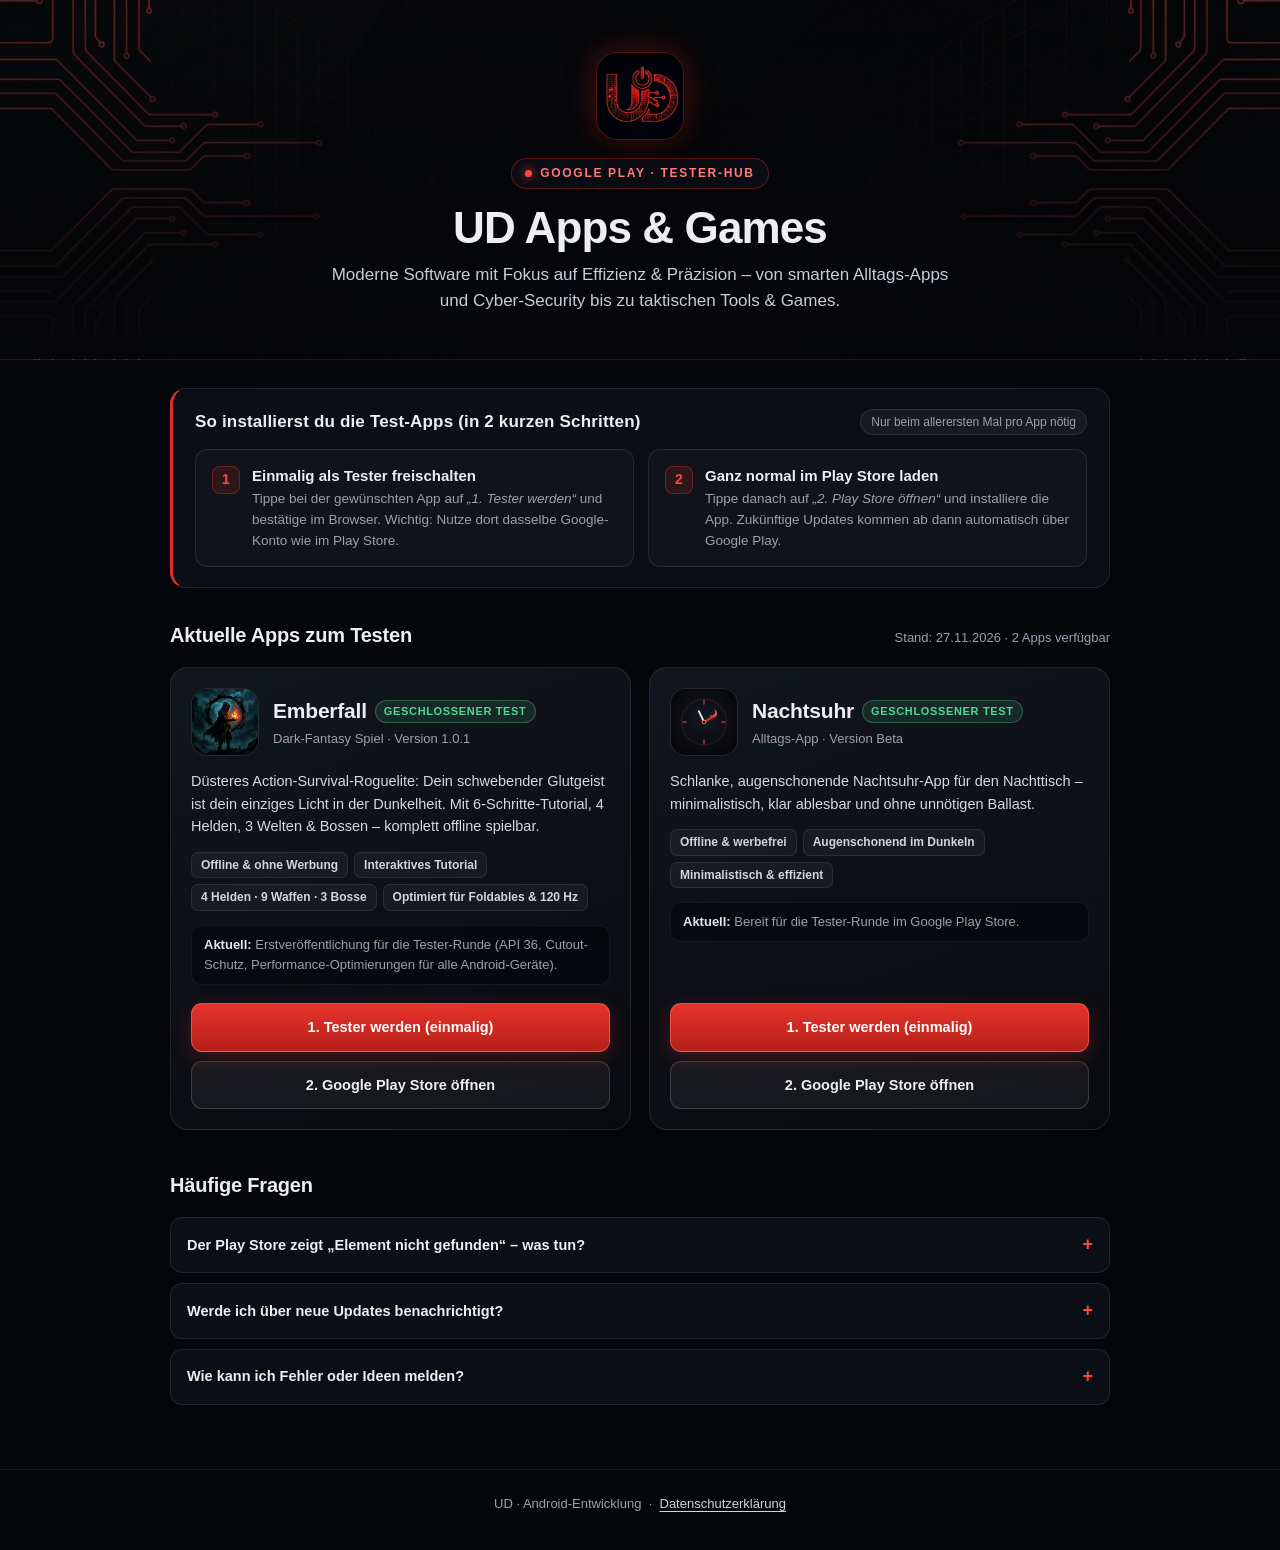
==== index.html @ 8f118966 "Launch UD Apps & Games Tester-Hub (Emberfall & Nachtsuhr)" ====
<!doctype html>
<html lang="de">
<head>
  <meta charset="utf-8">
  <meta name="viewport" content="width=device-width, initial-scale=1">
  <title>UD Apps &amp; Games – Tester-Übersicht</title>
  <meta name="description" content="Alle aktuellen Android-Apps &amp; Spiele zum Testen über Google Play – effizient, modern und ohne Ballast.">

  <!-- OpenGraph / WhatsApp & Social Vorschau -->
  <meta property="og:type" content="website">
  <meta property="og:url" content="https://udeibl.github.io/">
  <meta property="og:title" content="UD Apps &amp; Games – Tester-Übersicht">
  <meta property="og:description" content="Alle aktuellen Android-Apps &amp; Spiele zum Testen über Google Play: Emberfall, Nachtsuhr und mehr.">
  <meta property="og:image" content="https://udeibl.github.io/assets/og-banner.jpg">
  <meta property="og:image:width" content="1200">
  <meta property="og:image:height" content="630">
  <meta name="twitter:card" content="summary_large_image">
  <meta name="theme-color" content="#050609">

  <link rel="icon" type="image/png" href="assets/favicon.png">
  <link rel="stylesheet" href="style.css">
</head>
<body>
  <header class="hero">
    <div class="hero-inner">
      <img class="brand-avatar" src="assets/ud-logo.png" alt="UD Logo">
      <div class="kicker"><span class="dot"></span>Google Play · Tester-Hub</div>
      <h1>UD Apps &amp; Games</h1>
      <p class="claim">
        Moderne Software mit Fokus auf Effizienz &amp; Präzision – von smarten Alltags-Apps und Cyber-Security bis zu taktischen Tools &amp; Games.
      </p>
    </div>
  </header>

  <main class="wrap">
    <!-- Kinderleichte 2-Schritte-Anleitung -->
    <section class="guide" aria-label="Anleitung für Tester">
      <div class="guide-head">
        <h2 class="guide-title">So installierst du die Test-Apps (in 2 kurzen Schritten)</h2>
        <span class="guide-badge">Nur beim allerersten Mal pro App nötig</span>
      </div>
      <div class="steps">
        <div class="step">
          <div class="step-num">1</div>
          <div>
            <b>Einmalig als Tester freischalten</b>
            <p>Tippe bei der gewünschten App auf <em>„1. Tester werden“</em> und bestätige im Browser. Wichtig: Nutze dort dasselbe Google-Konto wie im Play Store.</p>
          </div>
        </div>
        <div class="step">
          <div class="step-num">2</div>
          <div>
            <b>Ganz normal im Play Store laden</b>
            <p>Tippe danach auf <em>„2. Play Store öffnen“</em> und installiere die App. Zukünftige Updates kommen ab dann automatisch über Google Play.</p>
          </div>
        </div>
      </div>
    </section>

    <!-- Dynamische App-Übersicht (aus apps.json geladen) -->
    <div class="sec-row">
      <h2 class="sec-title">Aktuelle Apps zum Testen</h2>
      <div id="updated-meta" class="sec-meta"></div>
    </div>
    <section id="apps-grid" class="apps-grid" aria-live="polite">
      <noscript>
        <p>Bitte aktiviere JavaScript oder öffne die Apps direkt im Google Play Store.</p>
      </noscript>
    </section>

    <!-- Kurze Hilfe für Anfänger -->
    <div class="sec-row">
      <h2 class="sec-title">Häufige Fragen</h2>
    </div>
    <section class="faq">
      <details>
        <summary>Der Play Store zeigt „Element nicht gefunden“ – was tun?</summary>
        <p>
          Das passiert fast immer aus einem von zwei Gründen: Entweder wurde Schritt 1 (<em>„Tester werden“</em>) noch nicht angeklickt,
          oder im Handy-Browser ist ein anderes Google-Konto angemeldet als in der Play-Store-App. Prüfe kurz oben rechts im Browser dein Google-Konto und tippe dann nochmal auf Schritt 1.
        </p>
      </details>
      <details>
        <summary>Werde ich über neue Updates benachrichtigt?</summary>
        <p>
          Sobald du eine App installiert hast, liefert der Google Play Store Updates automatisch aus – genau wie bei jeder anderen App. Bei größeren Neuheiten oder brandneuen Apps melde ich mich kurz mit dem Link zu dieser Seite.
        </p>
      </details>
      <details>
        <summary>Wie kann ich Fehler oder Ideen melden?</summary>
        <p>
          Antworte mir einfach direkt per E-Mail oder WhatsApp (gern mit kurzem Hinweis, welches Smartphone du nutzt oder einem Screenshot). Jedes Feedback hilft enorm!
        </p>
      </details>
    </section>
  </main>

  <footer>
    <div>
      UD · Android-Entwicklung &nbsp;·&nbsp;
      <a href="https://gist.github.com/udeibl/8194c573f783787837c752080c3bc37a" target="_blank" rel="noopener">Datenschutzerklärung</a>
    </div>
  </footer>

  <script>
    (async function loadCatalog() {
      const grid = document.getElementById('apps-grid');
      const meta = document.getElementById('updated-meta');
      try {
        const res = await fetch('apps.json?v=' + Math.floor(Date.now() / 60000));
        const data = await res.json();
        if (data.updatedAt && meta) {
          const [y, m, d] = data.updatedAt.split('-');
          meta.textContent = `Stand: ${d}.${m}.${y} · ${data.apps.length} Apps verfügbar`;
        }
        grid.innerHTML = '';
        data.apps.forEach((app) => {
          const card = document.createElement('article');
          card.className = 'app-card';
          const tags = (app.highlights || []).map((t) => `<span class="tag">${t}</span>`).join('');
          const whatsNew = app.whatsNew
            ? `<div class="whats-new"><b>Aktuell:</b> ${app.whatsNew}</div>`
            : '';
          card.innerHTML = `
            <div class="app-top">
              <img class="app-icon" src="${app.icon}" alt="${app.name} Icon" loading="lazy">
              <div class="app-head">
                <div class="app-name-row">
                  <h3 class="app-name">${app.name}</h3>
                  <span class="status-pill">${app.status}</span>
                </div>
                <div class="app-meta">${app.category} · Version ${app.version}</div>
              </div>
            </div>
            <p class="app-desc">${app.summary}</p>
            <div class="tags">${tags}</div>
            ${whatsNew}
            <div class="app-actions">
              <a class="btn btn-primary" href="${app.optInUrl}" target="_blank" rel="noopener">
                1. Tester werden (einmalig)
              </a>
              <a class="btn btn-secondary" href="${app.storeUrl}" target="_blank" rel="noopener">
                2. Google Play Store öffnen
              </a>
            </div>
          `;
          grid.appendChild(card);
        });
      } catch (err) {
        grid.innerHTML = '<p style="color:#ff7a72">App-Liste konnte nicht geladen werden. Bitte Seite neu laden.</p>';
      }
    })();
  </script>
</body>
</html>
---- style.css ----
:root {
  --bg: #050609;
  --surface: rgba(13, 16, 22, 0.88);
  --surface-2: rgba(19, 23, 31, 0.92);
  --border: rgba(255, 255, 255, 0.09);
  --border-red: rgba(224, 46, 38, 0.38);
  --red: #e02e26;
  --red-hi: #ff473e;
  --red-soft: rgba(224, 46, 38, 0.14);
  --text: #eceef2;
  --muted: #98a1b0;
  --good: #52d694;
}

* { box-sizing: border-box; }

html, body {
  margin: 0;
  padding: 0;
  background: var(--bg);
  color: var(--text);
  font-family: -apple-system, BlinkMacSystemFont, "Segoe UI", Roboto, "Helvetica Neue", Arial, sans-serif;
  line-height: 1.55;
  -webkit-font-smoothing: antialiased;
}

a { color: inherit; text-decoration: none; }

/* ============ Hero ============ */
.hero {
  position: relative;
  overflow: hidden;
  border-bottom: 1px solid var(--border);
  background:
    linear-gradient(180deg, rgba(5, 6, 9, 0.45) 0%, rgba(5, 6, 9, 0.82) 65%, #050609 100%),
    url('assets/hero-bg.jpg') center center / cover no-repeat;
}

.hero-inner {
  max-width: 980px;
  margin: 0 auto;
  padding: 52px 20px 44px;
  display: flex;
  flex-direction: column;
  align-items: center;
  text-align: center;
}

.brand-avatar {
  width: 88px;
  height: 88px;
  border-radius: 22px;
  border: 1.5px solid var(--border-red);
  box-shadow: 0 0 32px rgba(224, 46, 38, 0.32), 0 12px 30px rgba(0, 0, 0, 0.7);
  margin-bottom: 18px;
  display: block;
}

.kicker {
  display: inline-flex;
  align-items: center;
  gap: 8px;
  padding: 5px 13px;
  border-radius: 999px;
  background: rgba(12, 15, 22, 0.84);
  border: 1px solid var(--border-red);
  color: #ff7a72;
  font-size: 12px;
  font-weight: 700;
  letter-spacing: 0.14em;
  text-transform: uppercase;
  margin-bottom: 14px;
}
.kicker .dot {
  width: 7px;
  height: 7px;
  border-radius: 50%;
  background: var(--red-hi);
  box-shadow: 0 0 10px var(--red-hi);
}

h1 {
  margin: 0 0 10px;
  font-size: clamp(28px, 5vw, 44px);
  font-weight: 800;
  letter-spacing: -0.02em;
  line-height: 1.12;
}

.claim {
  margin: 0;
  max-width: 640px;
  color: #c7cdd8;
  font-size: clamp(15px, 2.2vw, 17px);
}

/* ============ Container ============ */
.wrap {
  max-width: 980px;
  margin: 0 auto;
  padding: 28px 20px 64px;
}

/* ============ 2-Schritte-Guide ============ */
.guide {
  background: var(--surface);
  border: 1px solid var(--border);
  border-left: 3px solid var(--red);
  border-radius: 16px;
  padding: 20px 22px;
  margin-bottom: 32px;
}
.guide-head {
  display: flex;
  align-items: center;
  justify-content: space-between;
  gap: 12px;
  margin-bottom: 14px;
  flex-wrap: wrap;
}
.guide-title {
  margin: 0;
  font-size: 17px;
  font-weight: 700;
  letter-spacing: 0.01em;
}
.guide-badge {
  font-size: 12px;
  color: var(--muted);
  background: rgba(255, 255, 255, 0.05);
  border: 1px solid var(--border);
  padding: 3px 10px;
  border-radius: 999px;
}

.steps {
  display: grid;
  grid-template-columns: repeat(2, 1fr);
  gap: 14px;
}
@media (max-width: 680px) {
  .steps { grid-template-columns: 1fr; }
}
.step {
  background: rgba(255, 255, 255, 0.025);
  border: 1px solid var(--border);
  border-radius: 12px;
  padding: 14px 16px;
  display: flex;
  gap: 12px;
  align-items: flex-start;
}
.step-num {
  width: 28px;
  height: 28px;
  border-radius: 8px;
  background: var(--red-soft);
  border: 1px solid var(--border-red);
  color: var(--red-hi);
  font-weight: 800;
  font-size: 14px;
  display: flex;
  align-items: center;
  justify-content: center;
  flex-shrink: 0;
  margin-top: 2px;
}
.step b {
  display: block;
  font-size: 15px;
  margin-bottom: 2px;
}
.step p {
  margin: 0;
  font-size: 13.5px;
  color: var(--muted);
}

/* ============ Sektionstitel ============ */
.sec-row {
  display: flex;
  align-items: baseline;
  justify-content: space-between;
  gap: 12px;
  margin: 0 0 16px;
  flex-wrap: wrap;
}
.sec-title {
  margin: 0;
  font-size: 20px;
  font-weight: 800;
  letter-spacing: -0.01em;
}
.sec-meta {
  font-size: 13px;
  color: var(--muted);
}

/* ============ App-Karten ============ */
.apps-grid {
  display: grid;
  grid-template-columns: repeat(2, 1fr);
  gap: 18px;
  margin-bottom: 40px;
}
@media (max-width: 780px) {
  .apps-grid { grid-template-columns: 1fr; }
}

.app-card {
  background: linear-gradient(160deg, var(--surface-2) 0%, rgba(9, 11, 16, 0.96) 100%);
  border: 1px solid var(--border);
  border-radius: 18px;
  padding: 20px;
  display: flex;
  flex-direction: column;
  gap: 14px;
  transition: border-color 0.2s ease, transform 0.2s ease;
}
.app-card:hover {
  border-color: var(--border-red);
  transform: translateY(-2px);
}

.app-top {
  display: flex;
  gap: 14px;
  align-items: center;
}
.app-icon {
  width: 68px;
  height: 68px;
  border-radius: 16px;
  border: 1px solid rgba(255, 255, 255, 0.12);
  object-fit: cover;
  flex-shrink: 0;
  background: #080a0f;
}
.app-head { flex: 1; min-width: 0; }
.app-name-row {
  display: flex;
  align-items: center;
  gap: 8px;
  flex-wrap: wrap;
}
.app-name {
  margin: 0;
  font-size: 21px;
  font-weight: 800;
  letter-spacing: -0.01em;
}
.status-pill {
  font-size: 11px;
  font-weight: 700;
  letter-spacing: 0.06em;
  text-transform: uppercase;
  padding: 2px 8px;
  border-radius: 999px;
  background: rgba(82, 214, 148, 0.12);
  color: var(--good);
  border: 1px solid rgba(82, 214, 148, 0.32);
}
.app-meta {
  font-size: 13px;
  color: var(--muted);
  margin-top: 2px;
}

.app-desc {
  margin: 0;
  font-size: 14.5px;
  color: #d4d9e2;
}

.tags {
  display: flex;
  flex-wrap: wrap;
  gap: 6px;
}
.tag {
  font-size: 12px;
  font-weight: 600;
  color: #cfd5e0;
  background: rgba(255, 255, 255, 0.045);
  border: 1px solid rgba(255, 255, 255, 0.08);
  padding: 3px 9px;
  border-radius: 7px;
}

.whats-new {
  font-size: 13px;
  color: var(--muted);
  background: rgba(5, 7, 11, 0.65);
  border: 1px solid rgba(255, 255, 255, 0.06);
  border-radius: 10px;
  padding: 9px 12px;
}
.whats-new b { color: #e2e6ee; }

.app-actions {
  margin-top: auto;
  display: flex;
  flex-direction: column;
  gap: 9px;
  padding-top: 4px;
}

.btn {
  display: flex;
  align-items: center;
  justify-content: center;
  gap: 8px;
  padding: 12px 16px;
  border-radius: 11px;
  font-size: 14.5px;
  font-weight: 700;
  cursor: pointer;
  transition: transform 0.12s ease, background 0.15s ease, border-color 0.15s ease;
  text-align: center;
}
.btn:active { transform: scale(0.98); }

.btn-primary {
  background: linear-gradient(180deg, #e6342c 0%, #b51f19 100%);
  border: 1px solid rgba(255, 130, 120, 0.45);
  color: #fff;
  box-shadow: 0 6px 20px rgba(224, 46, 38, 0.25);
}
.btn-primary:hover {
  background: linear-gradient(180deg, #f23d35 0%, #c6241d 100%);
}

.btn-secondary {
  background: rgba(255, 255, 255, 0.05);
  border: 1px solid rgba(255, 255, 255, 0.15);
  color: var(--text);
}
.btn-secondary:hover {
  border-color: var(--border-red);
  background: rgba(224, 46, 38, 0.1);
}

/* ============ FAQ ============ */
.faq {
  display: flex;
  flex-direction: column;
  gap: 10px;
}
details {
  background: var(--surface);
  border: 1px solid var(--border);
  border-radius: 12px;
  padding: 13px 16px;
}
summary {
  font-weight: 700;
  font-size: 14.5px;
  cursor: pointer;
  list-style: none;
  display: flex;
  justify-content: space-between;
  align-items: center;
  gap: 10px;
}
summary::-webkit-details-marker { display: none; }
summary::after {
  content: '+';
  color: var(--red-hi);
  font-size: 18px;
  font-weight: 700;
}
details[open] summary::after { content: '–'; }
details p {
  margin: 10px 0 0;
  font-size: 13.5px;
  color: var(--muted);
}

/* ============ Footer ============ */
footer {
  border-top: 1px solid var(--border);
  padding: 24px 20px 36px;
  text-align: center;
  color: var(--muted);
  font-size: 13px;
}
footer a {
  color: #cfd5e0;
  text-decoration: underline;
  text-underline-offset: 3px;
}
footer a:hover { color: var(--red-hi); }
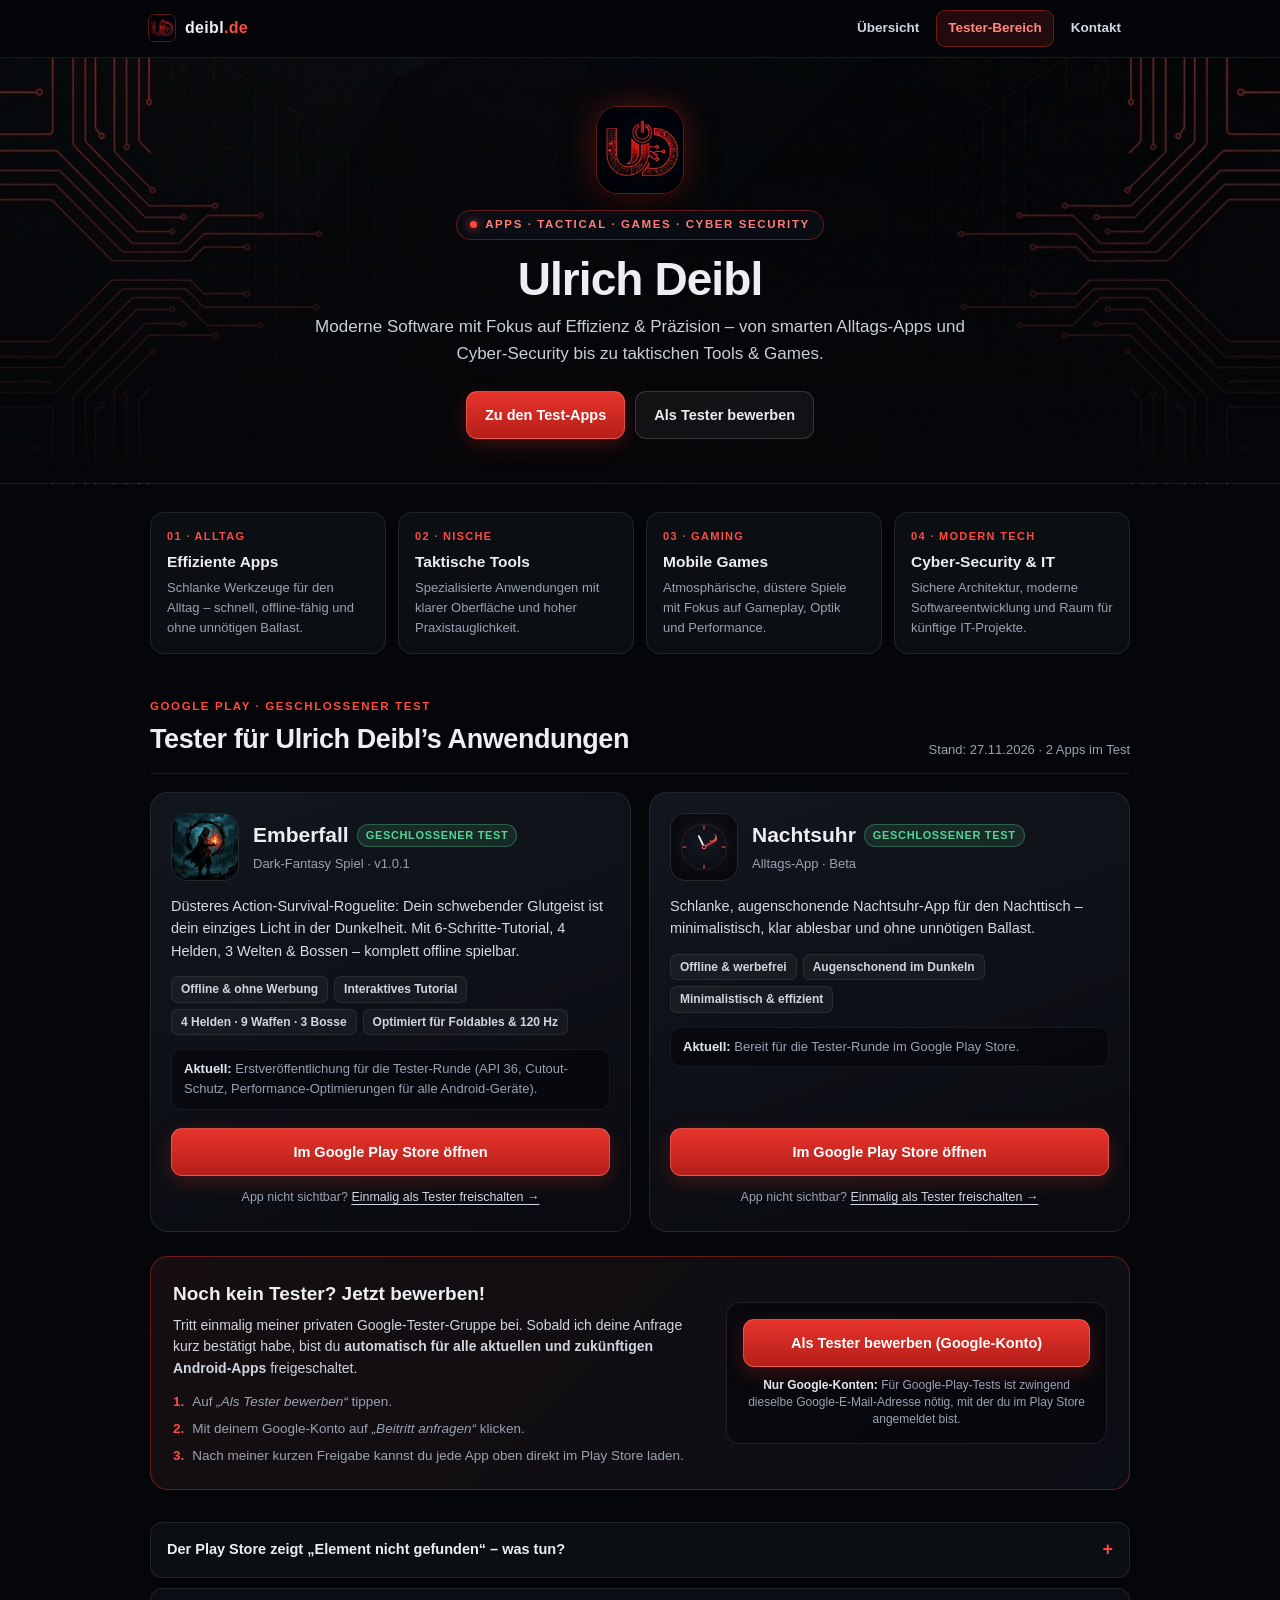
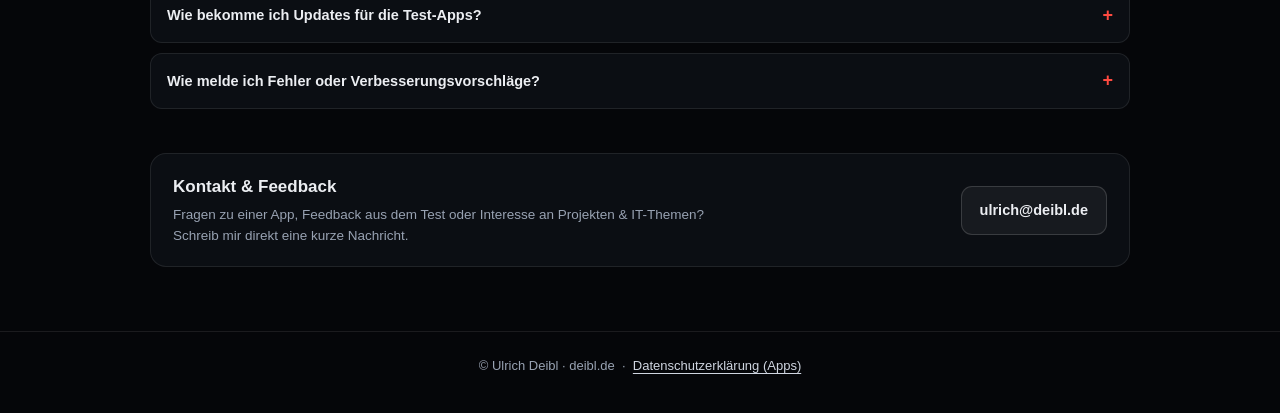
==== commit f4b4910c: "Upgrade to deibl.de homepage: modular overview, 1-click Play Store links, Google Groups apply & CNAM" ====
--- a/index.html
+++ b/index.html
@@ -3,15 +3,16 @@
 <head>
   <meta charset="utf-8">
   <meta name="viewport" content="width=device-width, initial-scale=1">
-  <title>UD Apps &amp; Games – Tester-Übersicht</title>
-  <meta name="description" content="Alle aktuellen Android-Apps &amp; Spiele zum Testen über Google Play – effizient, modern und ohne Ballast.">
+  <title>Ulrich Deibl – Apps, Tools, Games &amp; Cyber Security (deibl.de)</title>
+  <meta name="description" content="Moderne Software mit Fokus auf Effizienz &amp; Präzision – von smarten Alltags-Apps und Cyber-Security bis zu taktischen Tools &amp; Games. Inklusive Tester-Bereich für Google Play.">
+  <link rel="canonical" href="https://deibl.de/">
 
   <!-- OpenGraph / WhatsApp & Social Vorschau -->
   <meta property="og:type" content="website">
-  <meta property="og:url" content="https://udeibl.github.io/">
-  <meta property="og:title" content="UD Apps &amp; Games – Tester-Übersicht">
-  <meta property="og:description" content="Alle aktuellen Android-Apps &amp; Spiele zum Testen über Google Play: Emberfall, Nachtsuhr und mehr.">
-  <meta property="og:image" content="https://udeibl.github.io/assets/og-banner.jpg">
+  <meta property="og:url" content="https://deibl.de/">
+  <meta property="og:title" content="deibl.de – Apps, Games &amp; Tester-Bereich">
+  <meta property="og:description" content="Moderne Software mit Fokus auf Effizienz &amp; Präzision – alle aktuellen Android-Apps &amp; Spiele zum Testen über Google Play.">
+  <meta property="og:image" content="https://deibl.de/assets/og-banner.jpg">
   <meta property="og:image:width" content="1200">
   <meta property="og:image:height" content="630">
   <meta name="twitter:card" content="summary_large_image">
@@ -21,84 +22,142 @@
   <link rel="stylesheet" href="style.css">
 </head>
 <body>
-  <header class="hero">
+  <!-- Schlanke Sticky-Navigation -->
+  <nav class="topbar" aria-label="Hauptnavigation">
+    <div class="topbar-inner">
+      <a class="nav-brand" href="#uebersicht">
+        <img src="assets/ud-logo.png" alt="UD">
+        <div>deibl<span>.de</span></div>
+      </a>
+      <div class="nav-links">
+        <a href="#uebersicht">Übersicht</a>
+        <a href="#tester" class="nav-cta">Tester-Bereich</a>
+        <a href="#kontakt">Kontakt</a>
+      </div>
+    </div>
+  </nav>
+
+  <!-- Hero / Übersicht -->
+  <header id="uebersicht" class="hero">
     <div class="hero-inner">
-      <img class="brand-avatar" src="assets/ud-logo.png" alt="UD Logo">
-      <div class="kicker"><span class="dot"></span>Google Play · Tester-Hub</div>
-      <h1>UD Apps &amp; Games</h1>
+      <img class="brand-avatar" src="assets/ud-logo.png" alt="Ulrich Deibl Logo">
+      <div class="kicker"><span class="dot"></span>Apps · Tactical · Games · Cyber Security</div>
+      <h1>Ulrich Deibl</h1>
       <p class="claim">
         Moderne Software mit Fokus auf Effizienz &amp; Präzision – von smarten Alltags-Apps und Cyber-Security bis zu taktischen Tools &amp; Games.
       </p>
+      <div class="hero-btns">
+        <a class="btn btn-primary" href="#tester">Zu den Test-Apps</a>
+        <a class="btn btn-secondary" href="#bewerben">Als Tester bewerben</a>
+      </div>
     </div>
   </header>
 
   <main class="wrap">
-    <!-- Kinderleichte 2-Schritte-Anleitung -->
-    <section class="guide" aria-label="Anleitung für Tester">
-      <div class="guide-head">
-        <h2 class="guide-title">So installierst du die Test-Apps (in 2 kurzen Schritten)</h2>
-        <span class="guide-badge">Nur beim allerersten Mal pro App nötig</span>
-      </div>
-      <div class="steps">
-        <div class="step">
-          <div class="step-num">1</div>
-          <div>
-            <b>Einmalig als Tester freischalten</b>
-            <p>Tippe bei der gewünschten App auf <em>„1. Tester werden“</em> und bestätige im Browser. Wichtig: Nutze dort dasselbe Google-Konto wie im Play Store.</p>
+    <!-- Kompakte Schwerpunkte (leicht erweiterbar für künftige IT-Dienstleistungen) -->
+    <section class="pillars" aria-label="Schwerpunkte">
+      <div class="pillar">
+        <div class="pillar-tag">01 · Alltag</div>
+        <b>Effiziente Apps</b>
+        <p>Schlanke Werkzeuge für den Alltag – schnell, offline-fähig und ohne unnötigen Ballast.</p>
+      </div>
+      <div class="pillar">
+        <div class="pillar-tag">02 · Nische</div>
+        <b>Taktische Tools</b>
+        <p>Spezialisierte Anwendungen mit klarer Oberfläche und hoher Praxistauglichkeit.</p>
+      </div>
+      <div class="pillar">
+        <div class="pillar-tag">03 · Gaming</div>
+        <b>Mobile Games</b>
+        <p>Atmosphärische, düstere Spiele mit Fokus auf Gameplay, Optik und Performance.</p>
+      </div>
+      <div class="pillar">
+        <div class="pillar-tag">04 · Modern Tech</div>
+        <b>Cyber-Security &amp; IT</b>
+        <p>Sichere Architektur, moderne Softwareentwicklung und Raum für künftige IT-Projekte.</p>
+      </div>
+    </section>
+
+    <!-- Bereich: Tester für Ulrich Deibl's Anwendungen -->
+    <section id="tester">
+      <div class="sec-head">
+        <div>
+          <div class="sec-kicker">Google Play · Geschlossener Test</div>
+          <h2 class="sec-title">Tester für Ulrich Deibl’s Anwendungen</h2>
+        </div>
+        <div id="updated-meta" class="sec-meta"></div>
+      </div>
+
+      <!-- Dynamische App-Karten aus apps.json -->
+      <div id="apps-grid" class="apps-grid" aria-live="polite">
+        <noscript>
+          <p>Bitte aktiviere JavaScript, um die aktuelle App-Übersicht zu laden.</p>
+        </noscript>
+      </div>
+
+      <!-- Bewerbung für die Tester-Gruppe (Google Groups 1-Klick-Genehmigung) -->
+      <div id="bewerben" class="apply-card">
+        <div>
+          <h3>Noch kein Tester? Jetzt bewerben!</h3>
+          <p>
+            Tritt einmalig meiner privaten Google-Tester-Gruppe bei. Sobald ich deine Anfrage kurz bestätigt habe, bist du <strong>automatisch für alle aktuellen und zukünftigen Android-Apps</strong> freigeschaltet.
+          </p>
+          <ul class="apply-steps">
+            <li><b>1.</b><span>Auf <em>„Als Tester bewerben“</em> tippen.</span></li>
+            <li><b>2.</b><span>Mit deinem Google-Konto auf <em>„Beitritt anfragen“</em> klicken.</span></li>
+            <li><b>3.</b><span>Nach meiner kurzen Freigabe kannst du jede App oben direkt im Play Store laden.</span></li>
+          </ul>
+        </div>
+        <div class="apply-cta">
+          <a class="btn btn-primary btn-full" href="https://groups.google.com/g/deibl-tester" target="_blank" rel="noopener">
+            Als Tester bewerben (Google-Konto)
+          </a>
+          <div class="google-note">
+            <strong>Nur Google-Konten:</strong> Für Google-Play-Tests ist zwingend dieselbe Google-E-Mail-Adresse nötig, mit der du im Play Store angemeldet bist.
           </div>
         </div>
-        <div class="step">
-          <div class="step-num">2</div>
-          <div>
-            <b>Ganz normal im Play Store laden</b>
-            <p>Tippe danach auf <em>„2. Play Store öffnen“</em> und installiere die App. Zukünftige Updates kommen ab dann automatisch über Google Play.</p>
-          </div>
-        </div>
+      </div>
+
+      <!-- Kurze Hilfe für Anfänger -->
+      <div class="faq">
+        <details>
+          <summary>Der Play Store zeigt „Element nicht gefunden“ – was tun?</summary>
+          <p>
+            Tippe bei der jeweiligen App unter dem roten Button kurz auf <em>„Einmalig als Tester freischalten“</em> und bestätige im Browser.
+            Achte dabei darauf, dass im Browser dasselbe Google-Konto aktiv ist wie in deiner Play-Store-App (und dass du bereits Mitglied der Tester-Gruppe bist).
+          </p>
+        </details>
+        <details>
+          <summary>Wie bekomme ich Updates für die Test-Apps?</summary>
+          <p>
+            Ganz automatisch über den Google Play Store – genau wie bei normalen Apps. Bei neuen Apps oder größeren Updates schicke ich eine kurze Info mit dem Link zu <strong>deibl.de</strong>.
+          </p>
+        </details>
+        <details>
+          <summary>Wie melde ich Fehler oder Verbesserungsvorschläge?</summary>
+          <p>
+            Schreib mir einfach kurz per E-Mail an <a href="mailto:ulrich@deibl.de" style="text-decoration:underline;color:#eceef2">ulrich@deibl.de</a> oder direkt per WhatsApp – gern mit Modell deines Smartphones oder einem kurzen Screenshot.
+          </p>
+        </details>
       </div>
     </section>
 
-    <!-- Dynamische App-Übersicht (aus apps.json geladen) -->
-    <div class="sec-row">
-      <h2 class="sec-title">Aktuelle Apps zum Testen</h2>
-      <div id="updated-meta" class="sec-meta"></div>
-    </div>
-    <section id="apps-grid" class="apps-grid" aria-live="polite">
-      <noscript>
-        <p>Bitte aktiviere JavaScript oder öffne die Apps direkt im Google Play Store.</p>
-      </noscript>
-    </section>
-
-    <!-- Kurze Hilfe für Anfänger -->
-    <div class="sec-row">
-      <h2 class="sec-title">Häufige Fragen</h2>
-    </div>
-    <section class="faq">
-      <details>
-        <summary>Der Play Store zeigt „Element nicht gefunden“ – was tun?</summary>
-        <p>
-          Das passiert fast immer aus einem von zwei Gründen: Entweder wurde Schritt 1 (<em>„Tester werden“</em>) noch nicht angeklickt,
-          oder im Handy-Browser ist ein anderes Google-Konto angemeldet als in der Play-Store-App. Prüfe kurz oben rechts im Browser dein Google-Konto und tippe dann nochmal auf Schritt 1.
-        </p>
-      </details>
-      <details>
-        <summary>Werde ich über neue Updates benachrichtigt?</summary>
-        <p>
-          Sobald du eine App installiert hast, liefert der Google Play Store Updates automatisch aus – genau wie bei jeder anderen App. Bei größeren Neuheiten oder brandneuen Apps melde ich mich kurz mit dem Link zu dieser Seite.
-        </p>
-      </details>
-      <details>
-        <summary>Wie kann ich Fehler oder Ideen melden?</summary>
-        <p>
-          Antworte mir einfach direkt per E-Mail oder WhatsApp (gern mit kurzem Hinweis, welches Smartphone du nutzt oder einem Screenshot). Jedes Feedback hilft enorm!
-        </p>
-      </details>
+    <!-- Kontakt -->
+    <section id="kontakt">
+      <div class="contact-card">
+        <div>
+          <h3>Kontakt &amp; Feedback</h3>
+          <p>Fragen zu einer App, Feedback aus dem Test oder Interesse an Projekten &amp; IT-Themen? Schreib mir direkt eine kurze Nachricht.</p>
+        </div>
+        <a class="btn btn-secondary" href="mailto:ulrich@deibl.de">ulrich@deibl.de</a>
+      </div>
     </section>
   </main>
 
   <footer>
     <div>
-      UD · Android-Entwicklung &nbsp;·&nbsp;
-      <a href="https://gist.github.com/udeibl/8194c573f783787837c752080c3bc37a" target="_blank" rel="noopener">Datenschutzerklärung</a>
+      © Ulrich Deibl · deibl.de &nbsp;·&nbsp;
+      <a href="https://gist.github.com/udeibl/8194c573f783787837c752080c3bc37a" target="_blank" rel="noopener">Datenschutzerklärung (Apps)</a>
     </div>
   </footer>
 
@@ -111,7 +170,7 @@
         const data = await res.json();
         if (data.updatedAt && meta) {
           const [y, m, d] = data.updatedAt.split('-');
-          meta.textContent = `Stand: ${d}.${m}.${y} · ${data.apps.length} Apps verfügbar`;
+          meta.textContent = `Stand: ${d}.${m}.${y} · ${data.apps.length} Apps im Test`;
         }
         grid.innerHTML = '';
         data.apps.forEach((app) => {
@@ -121,6 +180,7 @@
           const whatsNew = app.whatsNew
             ? `<div class="whats-new"><b>Aktuell:</b> ${app.whatsNew}</div>`
             : '';
+          const verTxt = app.version ? ` · ${app.version === 'Beta' ? 'Beta' : 'v' + app.version}` : '';
           card.innerHTML = `
             <div class="app-top">
               <img class="app-icon" src="${app.icon}" alt="${app.name} Icon" loading="lazy">
@@ -129,18 +189,18 @@
                   <h3 class="app-name">${app.name}</h3>
                   <span class="status-pill">${app.status}</span>
                 </div>
-                <div class="app-meta">${app.category} · Version ${app.version}</div>
+                <div class="app-meta">${app.category}${verTxt}</div>
               </div>
             </div>
             <p class="app-desc">${app.summary}</p>
             <div class="tags">${tags}</div>
             ${whatsNew}
             <div class="app-actions">
-              <a class="btn btn-primary" href="${app.optInUrl}" target="_blank" rel="noopener">
-                1. Tester werden (einmalig)
+              <a class="btn btn-primary btn-full" href="${app.storeUrl}" target="_blank" rel="noopener">
+                Im Google Play Store öffnen
               </a>
-              <a class="btn btn-secondary" href="${app.storeUrl}" target="_blank" rel="noopener">
-                2. Google Play Store öffnen
+              <a class="fallback-link" href="${app.optInUrl}" target="_blank" rel="noopener">
+                App nicht sichtbar? <span>Einmalig als Tester freischalten&nbsp;→</span>
               </a>
             </div>
           `;
--- a/style.css
+++ b/style.css
@@ -1,18 +1,19 @@
 :root {
   --bg: #050609;
-  --surface: rgba(13, 16, 22, 0.88);
-  --surface-2: rgba(19, 23, 31, 0.92);
-  --border: rgba(255, 255, 255, 0.09);
-  --border-red: rgba(224, 46, 38, 0.38);
+  --surface: rgba(13, 16, 22, 0.9);
+  --surface-2: rgba(19, 23, 31, 0.94);
+  --border: rgba(255, 255, 255, 0.085);
+  --border-red: rgba(224, 46, 38, 0.42);
   --red: #e02e26;
-  --red-hi: #ff473e;
+  --red-hi: #ff4a40;
   --red-soft: rgba(224, 46, 38, 0.14);
   --text: #eceef2;
-  --muted: #98a1b0;
+  --muted: #98a2b2;
   --good: #52d694;
 }
 
 * { box-sizing: border-box; }
+html { scroll-behavior: smooth; }
 
 html, body {
   margin: 0;
@@ -26,50 +27,116 @@
 
 a { color: inherit; text-decoration: none; }
 
+/* ============ Sticky Navigation ============ */
+.topbar {
+  position: sticky;
+  top: 0;
+  z-index: 40;
+  background: rgba(5, 6, 9, 0.86);
+  backdrop-filter: blur(10px);
+  -webkit-backdrop-filter: blur(10px);
+  border-bottom: 1px solid var(--border);
+}
+.topbar-inner {
+  max-width: 1020px;
+  margin: 0 auto;
+  padding: 10px 18px;
+  display: flex;
+  align-items: center;
+  justify-content: space-between;
+  gap: 12px;
+}
+.nav-brand {
+  display: inline-flex;
+  align-items: center;
+  gap: 9px;
+  font-weight: 800;
+  font-size: 16px;
+  letter-spacing: 0.02em;
+}
+.nav-brand img {
+  width: 28px;
+  height: 28px;
+  border-radius: 7px;
+  border: 1px solid var(--border-red);
+}
+.nav-brand span { color: var(--red-hi); }
+
+.nav-links {
+  display: flex;
+  align-items: center;
+  gap: 6px;
+}
+.nav-links a {
+  padding: 7px 11px;
+  border-radius: 9px;
+  font-size: 13.5px;
+  font-weight: 600;
+  color: #cfd5e0;
+  transition: background 0.15s ease, color 0.15s ease;
+  white-space: nowrap;
+}
+.nav-links a:hover {
+  background: rgba(255, 255, 255, 0.06);
+  color: #fff;
+}
+.nav-links a.nav-cta {
+  background: var(--red-soft);
+  border: 1px solid var(--border-red);
+  color: #ff8a82;
+}
+.nav-links a.nav-cta:hover {
+  background: rgba(224, 46, 38, 0.24);
+  color: #fff;
+}
+@media (max-width: 480px) {
+  .topbar-inner { padding: 9px 12px; }
+  .nav-links a { padding: 6px 8px; font-size: 12.5px; }
+}
+
 /* ============ Hero ============ */
 .hero {
   position: relative;
   overflow: hidden;
   border-bottom: 1px solid var(--border);
   background:
-    linear-gradient(180deg, rgba(5, 6, 9, 0.45) 0%, rgba(5, 6, 9, 0.82) 65%, #050609 100%),
+    linear-gradient(180deg, rgba(5, 6, 9, 0.35) 0%, rgba(5, 6, 9, 0.82) 70%, #050609 100%),
     url('assets/hero-bg.jpg') center center / cover no-repeat;
 }
-
 .hero-inner {
-  max-width: 980px;
+  max-width: 1020px;
   margin: 0 auto;
-  padding: 52px 20px 44px;
+  padding: 48px 20px 44px;
   display: flex;
   flex-direction: column;
   align-items: center;
   text-align: center;
 }
-
 .brand-avatar {
   width: 88px;
   height: 88px;
   border-radius: 22px;
   border: 1.5px solid var(--border-red);
-  box-shadow: 0 0 32px rgba(224, 46, 38, 0.32), 0 12px 30px rgba(0, 0, 0, 0.7);
-  margin-bottom: 18px;
-  display: block;
-}
-
+  box-shadow: 0 0 34px rgba(224, 46, 38, 0.34), 0 14px 32px rgba(0, 0, 0, 0.72);
+  margin-bottom: 16px;
+}
 .kicker {
   display: inline-flex;
   align-items: center;
   gap: 8px;
   padding: 5px 13px;
   border-radius: 999px;
-  background: rgba(12, 15, 22, 0.84);
+  background: rgba(12, 15, 22, 0.86);
   border: 1px solid var(--border-red);
-  color: #ff7a72;
-  font-size: 12px;
+  color: #ff7e76;
+  font-size: 11.5px;
   font-weight: 700;
   letter-spacing: 0.14em;
   text-transform: uppercase;
   margin-bottom: 14px;
+}
+@media (max-width: 480px) {
+  .kicker { font-size: 10px; letter-spacing: 0.08em; padding: 5px 10px; }
 }
 .kicker .dot {
   width: 7px;
@@ -78,118 +145,91 @@
   background: var(--red-hi);
   box-shadow: 0 0 10px var(--red-hi);
 }
-
 h1 {
   margin: 0 0 10px;
-  font-size: clamp(28px, 5vw, 44px);
+  font-size: clamp(30px, 5.2vw, 46px);
   font-weight: 800;
   letter-spacing: -0.02em;
-  line-height: 1.12;
-}
-
+  line-height: 1.1;
+}
 .claim {
-  margin: 0;
-  max-width: 640px;
-  color: #c7cdd8;
+  margin: 0 0 24px;
+  max-width: 650px;
+  color: #c9cfd9;
   font-size: clamp(15px, 2.2vw, 17px);
 }
-
-/* ============ Container ============ */
+.hero-btns {
+  display: flex;
+  gap: 10px;
+  flex-wrap: wrap;
+  justify-content: center;
+}
+
+/* ============ Container & Sektionen ============ */
 .wrap {
-  max-width: 980px;
+  max-width: 1020px;
   margin: 0 auto;
   padding: 28px 20px 64px;
 }
-
-/* ============ 2-Schritte-Guide ============ */
-.guide {
+section[id] { scroll-margin-top: 68px; }
+
+.pillars {
+  display: grid;
+  grid-template-columns: repeat(4, 1fr);
+  gap: 12px;
+  margin-bottom: 44px;
+}
+@media (max-width: 820px) { .pillars { grid-template-columns: repeat(2, 1fr); } }
+@media (max-width: 440px) { .pillars { grid-template-columns: 1fr; } }
+
+.pillar {
   background: var(--surface);
   border: 1px solid var(--border);
-  border-left: 3px solid var(--red);
-  border-radius: 16px;
-  padding: 20px 22px;
-  margin-bottom: 32px;
-}
-.guide-head {
-  display: flex;
-  align-items: center;
+  border-radius: 14px;
+  padding: 15px 16px;
+}
+.pillar-tag {
+  font-size: 11px;
+  font-weight: 700;
+  letter-spacing: 0.12em;
+  text-transform: uppercase;
+  color: var(--red-hi);
+  margin-bottom: 4px;
+}
+.pillar b {
+  display: block;
+  font-size: 15.5px;
+  margin-bottom: 4px;
+}
+.pillar p {
+  margin: 0;
+  font-size: 13px;
+  color: var(--muted);
+}
+
+.sec-head {
+  display: flex;
+  align-items: flex-end;
   justify-content: space-between;
   gap: 12px;
-  margin-bottom: 14px;
+  margin: 0 0 18px;
   flex-wrap: wrap;
-}
-.guide-title {
-  margin: 0;
-  font-size: 17px;
-  font-weight: 700;
-  letter-spacing: 0.01em;
-}
-.guide-badge {
-  font-size: 12px;
-  color: var(--muted);
-  background: rgba(255, 255, 255, 0.05);
-  border: 1px solid var(--border);
-  padding: 3px 10px;
-  border-radius: 999px;
-}
-
-.steps {
-  display: grid;
-  grid-template-columns: repeat(2, 1fr);
-  gap: 14px;
-}
-@media (max-width: 680px) {
-  .steps { grid-template-columns: 1fr; }
-}
-.step {
-  background: rgba(255, 255, 255, 0.025);
-  border: 1px solid var(--border);
-  border-radius: 12px;
-  padding: 14px 16px;
-  display: flex;
-  gap: 12px;
-  align-items: flex-start;
-}
-.step-num {
-  width: 28px;
-  height: 28px;
-  border-radius: 8px;
-  background: var(--red-soft);
-  border: 1px solid var(--border-red);
+  border-bottom: 1px solid var(--border);
+  padding-bottom: 12px;
+}
+.sec-kicker {
+  font-size: 11.5px;
+  font-weight: 700;
+  letter-spacing: 0.14em;
+  text-transform: uppercase;
   color: var(--red-hi);
-  font-weight: 800;
-  font-size: 14px;
-  display: flex;
-  align-items: center;
-  justify-content: center;
-  flex-shrink: 0;
-  margin-top: 2px;
-}
-.step b {
-  display: block;
-  font-size: 15px;
-  margin-bottom: 2px;
-}
-.step p {
-  margin: 0;
-  font-size: 13.5px;
-  color: var(--muted);
-}
-
-/* ============ Sektionstitel ============ */
-.sec-row {
-  display: flex;
-  align-items: baseline;
-  justify-content: space-between;
-  gap: 12px;
-  margin: 0 0 16px;
-  flex-wrap: wrap;
+  margin-bottom: 3px;
 }
 .sec-title {
   margin: 0;
-  font-size: 20px;
+  font-size: clamp(21px, 3.2vw, 27px);
   font-weight: 800;
-  letter-spacing: -0.01em;
+  letter-spacing: -0.015em;
 }
 .sec-meta {
   font-size: 13px;
@@ -201,14 +241,12 @@
   display: grid;
   grid-template-columns: repeat(2, 1fr);
   gap: 18px;
-  margin-bottom: 40px;
-}
-@media (max-width: 780px) {
-  .apps-grid { grid-template-columns: 1fr; }
-}
+  margin-bottom: 24px;
+}
+@media (max-width: 780px) { .apps-grid { grid-template-columns: 1fr; } }
 
 .app-card {
-  background: linear-gradient(160deg, var(--surface-2) 0%, rgba(9, 11, 16, 0.96) 100%);
+  background: linear-gradient(160deg, var(--surface-2) 0%, rgba(9, 11, 16, 0.97) 100%);
   border: 1px solid var(--border);
   border-radius: 18px;
   padding: 20px;
@@ -221,12 +259,7 @@
   border-color: var(--border-red);
   transform: translateY(-2px);
 }
-
-.app-top {
-  display: flex;
-  gap: 14px;
-  align-items: center;
-}
+.app-top { display: flex; gap: 14px; align-items: center; }
 .app-icon {
   width: 68px;
   height: 68px;
@@ -237,18 +270,8 @@
   background: #080a0f;
 }
 .app-head { flex: 1; min-width: 0; }
-.app-name-row {
-  display: flex;
-  align-items: center;
-  gap: 8px;
-  flex-wrap: wrap;
-}
-.app-name {
-  margin: 0;
-  font-size: 21px;
-  font-weight: 800;
-  letter-spacing: -0.01em;
-}
+.app-name-row { display: flex; align-items: center; gap: 8px; flex-wrap: wrap; }
+.app-name { margin: 0; font-size: 21px; font-weight: 800; }
 .status-pill {
   font-size: 11px;
   font-weight: 700;
@@ -260,23 +283,10 @@
   color: var(--good);
   border: 1px solid rgba(82, 214, 148, 0.32);
 }
-.app-meta {
-  font-size: 13px;
-  color: var(--muted);
-  margin-top: 2px;
-}
-
-.app-desc {
-  margin: 0;
-  font-size: 14.5px;
-  color: #d4d9e2;
-}
-
-.tags {
-  display: flex;
-  flex-wrap: wrap;
-  gap: 6px;
-}
+.app-meta { font-size: 13px; color: var(--muted); margin-top: 2px; }
+.app-desc { margin: 0; font-size: 14.5px; color: #d4d9e2; }
+
+.tags { display: flex; flex-wrap: wrap; gap: 6px; }
 .tag {
   font-size: 12px;
   font-weight: 600;
@@ -301,16 +311,30 @@
   margin-top: auto;
   display: flex;
   flex-direction: column;
-  gap: 9px;
+  gap: 8px;
   padding-top: 4px;
 }
-
+.fallback-link {
+  text-align: center;
+  font-size: 12.5px;
+  color: var(--muted);
+  padding: 4px 6px;
+  transition: color 0.15s ease;
+}
+.fallback-link span {
+  color: #cfd5e0;
+  text-decoration: underline;
+  text-underline-offset: 3px;
+}
+.fallback-link:hover span { color: var(--red-hi); }
+
+/* ============ Buttons ============ */
 .btn {
-  display: flex;
+  display: inline-flex;
   align-items: center;
   justify-content: center;
   gap: 8px;
-  padding: 12px 16px;
+  padding: 12px 18px;
   border-radius: 11px;
   font-size: 14.5px;
   font-weight: 700;
@@ -319,6 +343,7 @@
   text-align: center;
 }
 .btn:active { transform: scale(0.98); }
+.btn-full { width: 100%; }
 
 .btn-primary {
   background: linear-gradient(180deg, #e6342c 0%, #b51f19 100%);
@@ -326,9 +351,7 @@
   color: #fff;
   box-shadow: 0 6px 20px rgba(224, 46, 38, 0.25);
 }
-.btn-primary:hover {
-  background: linear-gradient(180deg, #f23d35 0%, #c6241d 100%);
-}
+.btn-primary:hover { background: linear-gradient(180deg, #f23d35 0%, #c6241d 100%); }
 
 .btn-secondary {
   background: rgba(255, 255, 255, 0.05);
@@ -340,11 +363,66 @@
   background: rgba(224, 46, 38, 0.1);
 }
 
+/* ============ Bewerbungs-Box (Google Groups 1-Klick) ============ */
+.apply-card {
+  background: linear-gradient(135deg, rgba(24, 15, 18, 0.92) 0%, rgba(12, 15, 22, 0.95) 100%);
+  border: 1px solid var(--border-red);
+  border-radius: 18px;
+  padding: 22px;
+  margin-bottom: 32px;
+  display: grid;
+  grid-template-columns: 1.4fr 1fr;
+  gap: 20px;
+  align-items: center;
+}
+@media (max-width: 760px) { .apply-card { grid-template-columns: 1fr; } }
+
+.apply-card h3 {
+  margin: 0 0 6px;
+  font-size: 19px;
+  font-weight: 800;
+}
+.apply-card p {
+  margin: 0 0 12px;
+  font-size: 14px;
+  color: #cfd5e0;
+}
+.apply-steps {
+  margin: 0;
+  padding: 0;
+  list-style: none;
+  display: flex;
+  flex-direction: column;
+  gap: 6px;
+  font-size: 13.5px;
+  color: var(--muted);
+}
+.apply-steps li { display: flex; gap: 8px; align-items: baseline; }
+.apply-steps b { color: var(--red-hi); }
+
+.apply-cta {
+  background: rgba(5, 6, 9, 0.58);
+  border: 1px solid var(--border);
+  border-radius: 14px;
+  padding: 16px;
+  display: flex;
+  flex-direction: column;
+  gap: 10px;
+  text-align: center;
+}
+.google-note {
+  font-size: 12px;
+  color: var(--muted);
+  line-height: 1.4;
+}
+.google-note strong { color: #e2e6ee; }
+
 /* ============ FAQ ============ */
 .faq {
   display: flex;
   flex-direction: column;
   gap: 10px;
+  margin-bottom: 44px;
 }
 details {
   background: var(--surface);
@@ -363,18 +441,24 @@
   gap: 10px;
 }
 summary::-webkit-details-marker { display: none; }
-summary::after {
-  content: '+';
-  color: var(--red-hi);
-  font-size: 18px;
-  font-weight: 700;
-}
+summary::after { content: '+'; color: var(--red-hi); font-size: 18px; font-weight: 700; }
 details[open] summary::after { content: '–'; }
-details p {
-  margin: 10px 0 0;
-  font-size: 13.5px;
-  color: var(--muted);
-}
+details p { margin: 10px 0 0; font-size: 13.5px; color: var(--muted); }
+
+/* ============ Kontakt-Box ============ */
+.contact-card {
+  background: var(--surface);
+  border: 1px solid var(--border);
+  border-radius: 16px;
+  padding: 20px 22px;
+  display: flex;
+  align-items: center;
+  justify-content: space-between;
+  gap: 16px;
+  flex-wrap: wrap;
+}
+.contact-card h3 { margin: 0 0 4px; font-size: 17px; }
+.contact-card p { margin: 0; font-size: 13.5px; color: var(--muted); max-width: 560px; }
 
 /* ============ Footer ============ */
 footer {
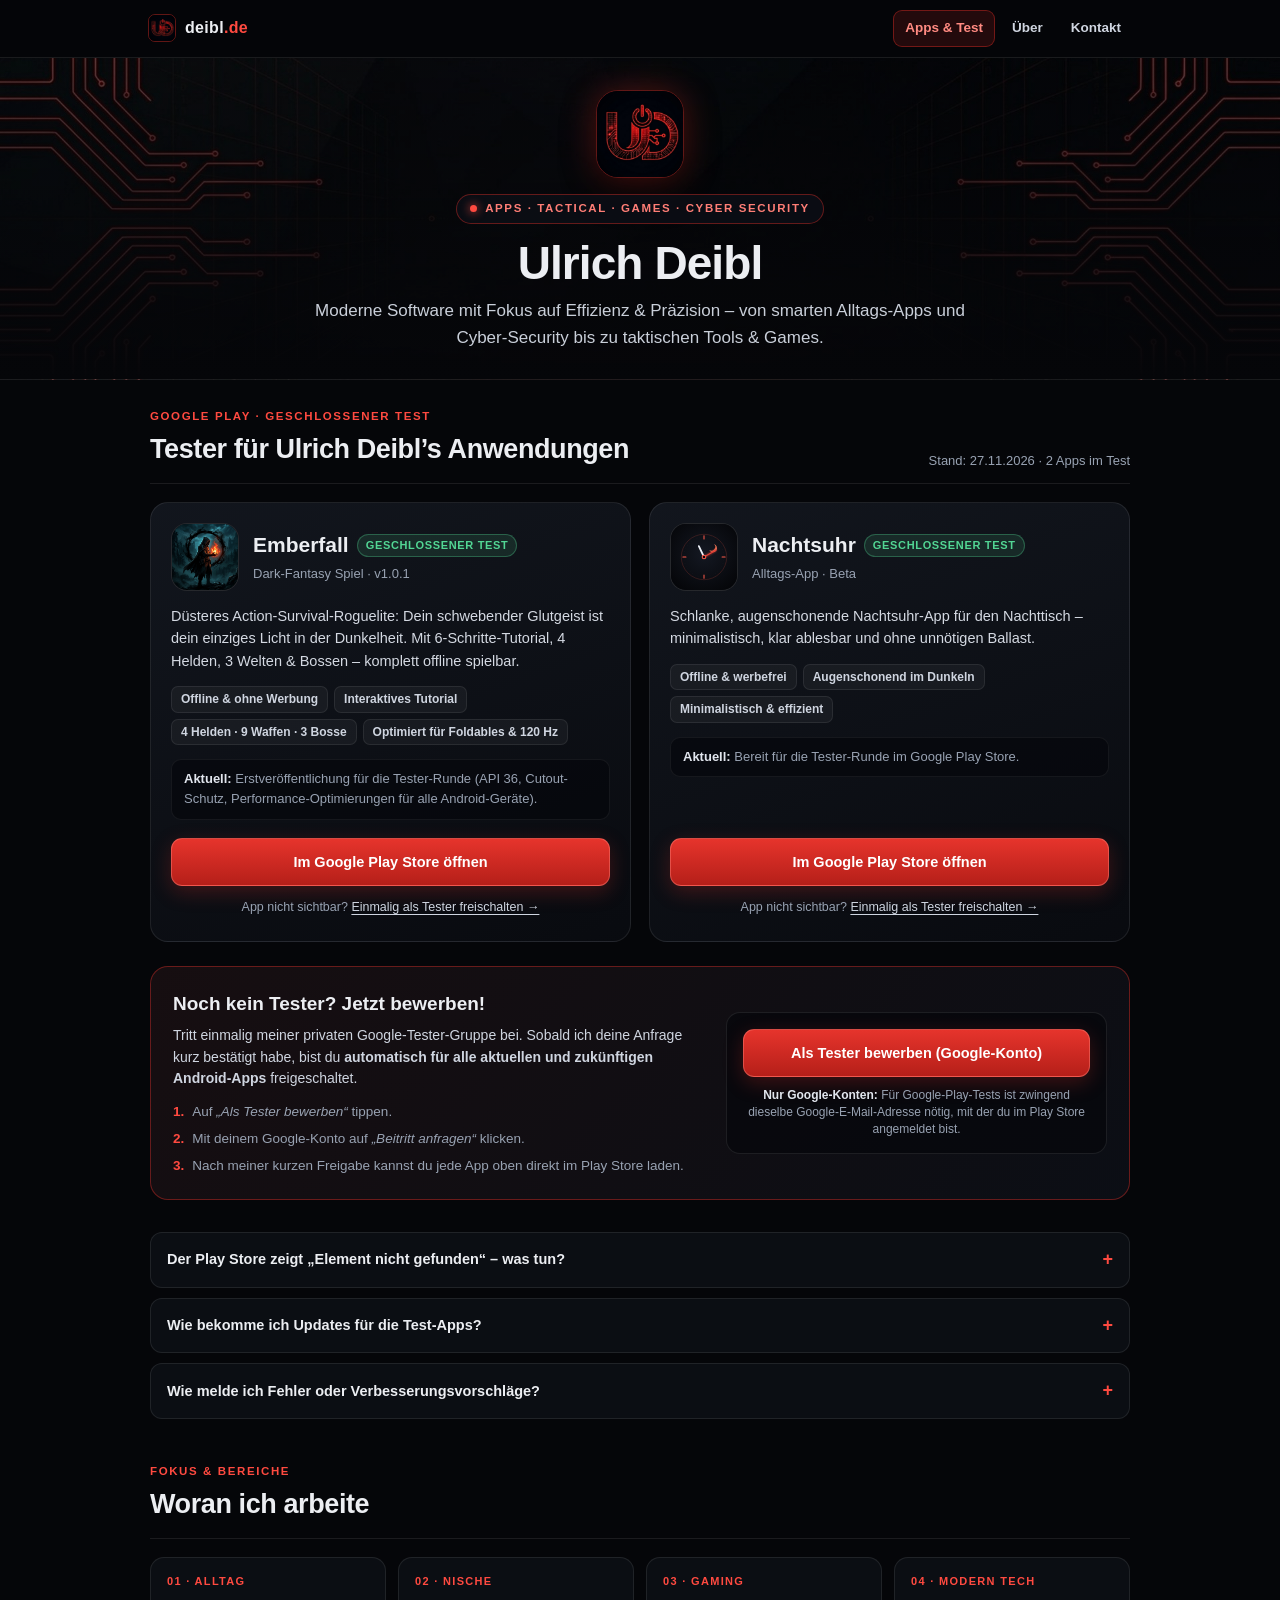
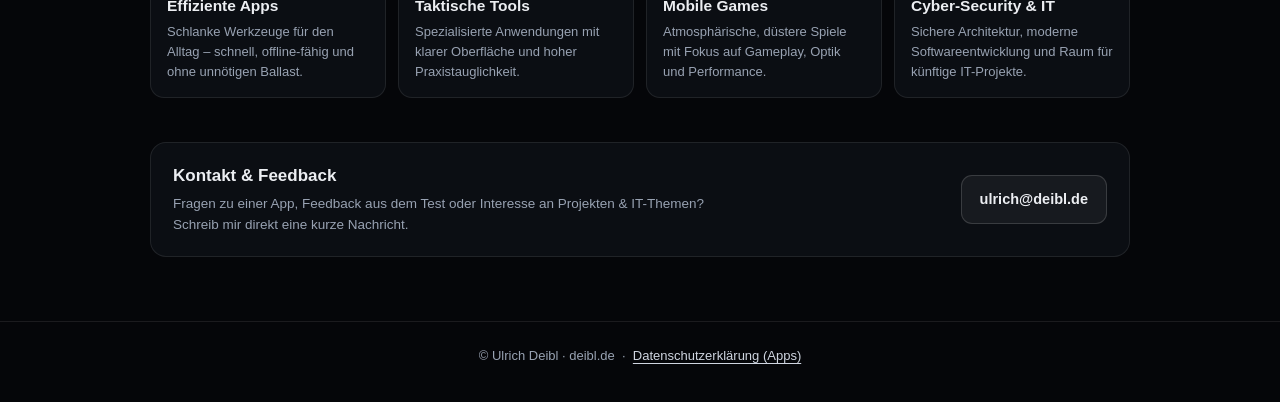
==== commit 96ee2439: "Put test apps directly below compact hero so testers only need deibl.de" ====
--- a/index.html
+++ b/index.html
@@ -25,60 +25,32 @@
   <!-- Schlanke Sticky-Navigation -->
   <nav class="topbar" aria-label="Hauptnavigation">
     <div class="topbar-inner">
-      <a class="nav-brand" href="#uebersicht">
+      <a class="nav-brand" href="#top">
         <img src="assets/ud-logo.png" alt="UD">
         <div>deibl<span>.de</span></div>
       </a>
       <div class="nav-links">
-        <a href="#uebersicht">Übersicht</a>
-        <a href="#tester" class="nav-cta">Tester-Bereich</a>
+        <a href="#tester" class="nav-cta">Apps &amp; Test</a>
+        <a href="#uebersicht">Über</a>
         <a href="#kontakt">Kontakt</a>
       </div>
     </div>
   </nav>
 
-  <!-- Hero / Übersicht -->
-  <header id="uebersicht" class="hero">
-    <div class="hero-inner">
+  <!-- Kompakter Hero -->
+  <header id="top" class="hero">
+    <div class="hero-inner hero-compact">
       <img class="brand-avatar" src="assets/ud-logo.png" alt="Ulrich Deibl Logo">
       <div class="kicker"><span class="dot"></span>Apps · Tactical · Games · Cyber Security</div>
       <h1>Ulrich Deibl</h1>
       <p class="claim">
         Moderne Software mit Fokus auf Effizienz &amp; Präzision – von smarten Alltags-Apps und Cyber-Security bis zu taktischen Tools &amp; Games.
       </p>
-      <div class="hero-btns">
-        <a class="btn btn-primary" href="#tester">Zu den Test-Apps</a>
-        <a class="btn btn-secondary" href="#bewerben">Als Tester bewerben</a>
-      </div>
     </div>
   </header>
 
   <main class="wrap">
-    <!-- Kompakte Schwerpunkte (leicht erweiterbar für künftige IT-Dienstleistungen) -->
-    <section class="pillars" aria-label="Schwerpunkte">
-      <div class="pillar">
-        <div class="pillar-tag">01 · Alltag</div>
-        <b>Effiziente Apps</b>
-        <p>Schlanke Werkzeuge für den Alltag – schnell, offline-fähig und ohne unnötigen Ballast.</p>
-      </div>
-      <div class="pillar">
-        <div class="pillar-tag">02 · Nische</div>
-        <b>Taktische Tools</b>
-        <p>Spezialisierte Anwendungen mit klarer Oberfläche und hoher Praxistauglichkeit.</p>
-      </div>
-      <div class="pillar">
-        <div class="pillar-tag">03 · Gaming</div>
-        <b>Mobile Games</b>
-        <p>Atmosphärische, düstere Spiele mit Fokus auf Gameplay, Optik und Performance.</p>
-      </div>
-      <div class="pillar">
-        <div class="pillar-tag">04 · Modern Tech</div>
-        <b>Cyber-Security &amp; IT</b>
-        <p>Sichere Architektur, moderne Softwareentwicklung und Raum für künftige IT-Projekte.</p>
-      </div>
-    </section>
-
-    <!-- Bereich: Tester für Ulrich Deibl's Anwendungen -->
+    <!-- Direkt im Fokus: Tester für Ulrich Deibl's Anwendungen -->
     <section id="tester">
       <div class="sec-head">
         <div>
@@ -139,6 +111,38 @@
             Schreib mir einfach kurz per E-Mail an <a href="mailto:ulrich@deibl.de" style="text-decoration:underline;color:#eceef2">ulrich@deibl.de</a> oder direkt per WhatsApp – gern mit Modell deines Smartphones oder einem kurzen Screenshot.
           </p>
         </details>
+      </div>
+    </section>
+
+    <!-- Übersicht / Schwerpunkte (offen für künftige IT-Services & Projekte) -->
+    <section id="uebersicht" style="margin-bottom:44px">
+      <div class="sec-head">
+        <div>
+          <div class="sec-kicker">Fokus &amp; Bereiche</div>
+          <h2 class="sec-title">Woran ich arbeite</h2>
+        </div>
+      </div>
+      <div class="pillars" style="margin-bottom:0">
+        <div class="pillar">
+          <div class="pillar-tag">01 · Alltag</div>
+          <b>Effiziente Apps</b>
+          <p>Schlanke Werkzeuge für den Alltag – schnell, offline-fähig und ohne unnötigen Ballast.</p>
+        </div>
+        <div class="pillar">
+          <div class="pillar-tag">02 · Nische</div>
+          <b>Taktische Tools</b>
+          <p>Spezialisierte Anwendungen mit klarer Oberfläche und hoher Praxistauglichkeit.</p>
+        </div>
+        <div class="pillar">
+          <div class="pillar-tag">03 · Gaming</div>
+          <b>Mobile Games</b>
+          <p>Atmosphärische, düstere Spiele mit Fokus auf Gameplay, Optik und Performance.</p>
+        </div>
+        <div class="pillar">
+          <div class="pillar-tag">04 · Modern Tech</div>
+          <b>Cyber-Security &amp; IT</b>
+          <p>Sichere Architektur, moderne Softwareentwicklung und Raum für künftige IT-Projekte.</p>
+        </div>
       </div>
     </section>
 
--- a/style.css
+++ b/style.css
@@ -112,6 +112,12 @@
   align-items: center;
   text-align: center;
 }
+.hero-inner.hero-compact {
+  padding: 32px 20px 28px;
+}
+.hero-compact .claim {
+  margin-bottom: 0;
+}
 .brand-avatar {
   width: 88px;
   height: 88px;
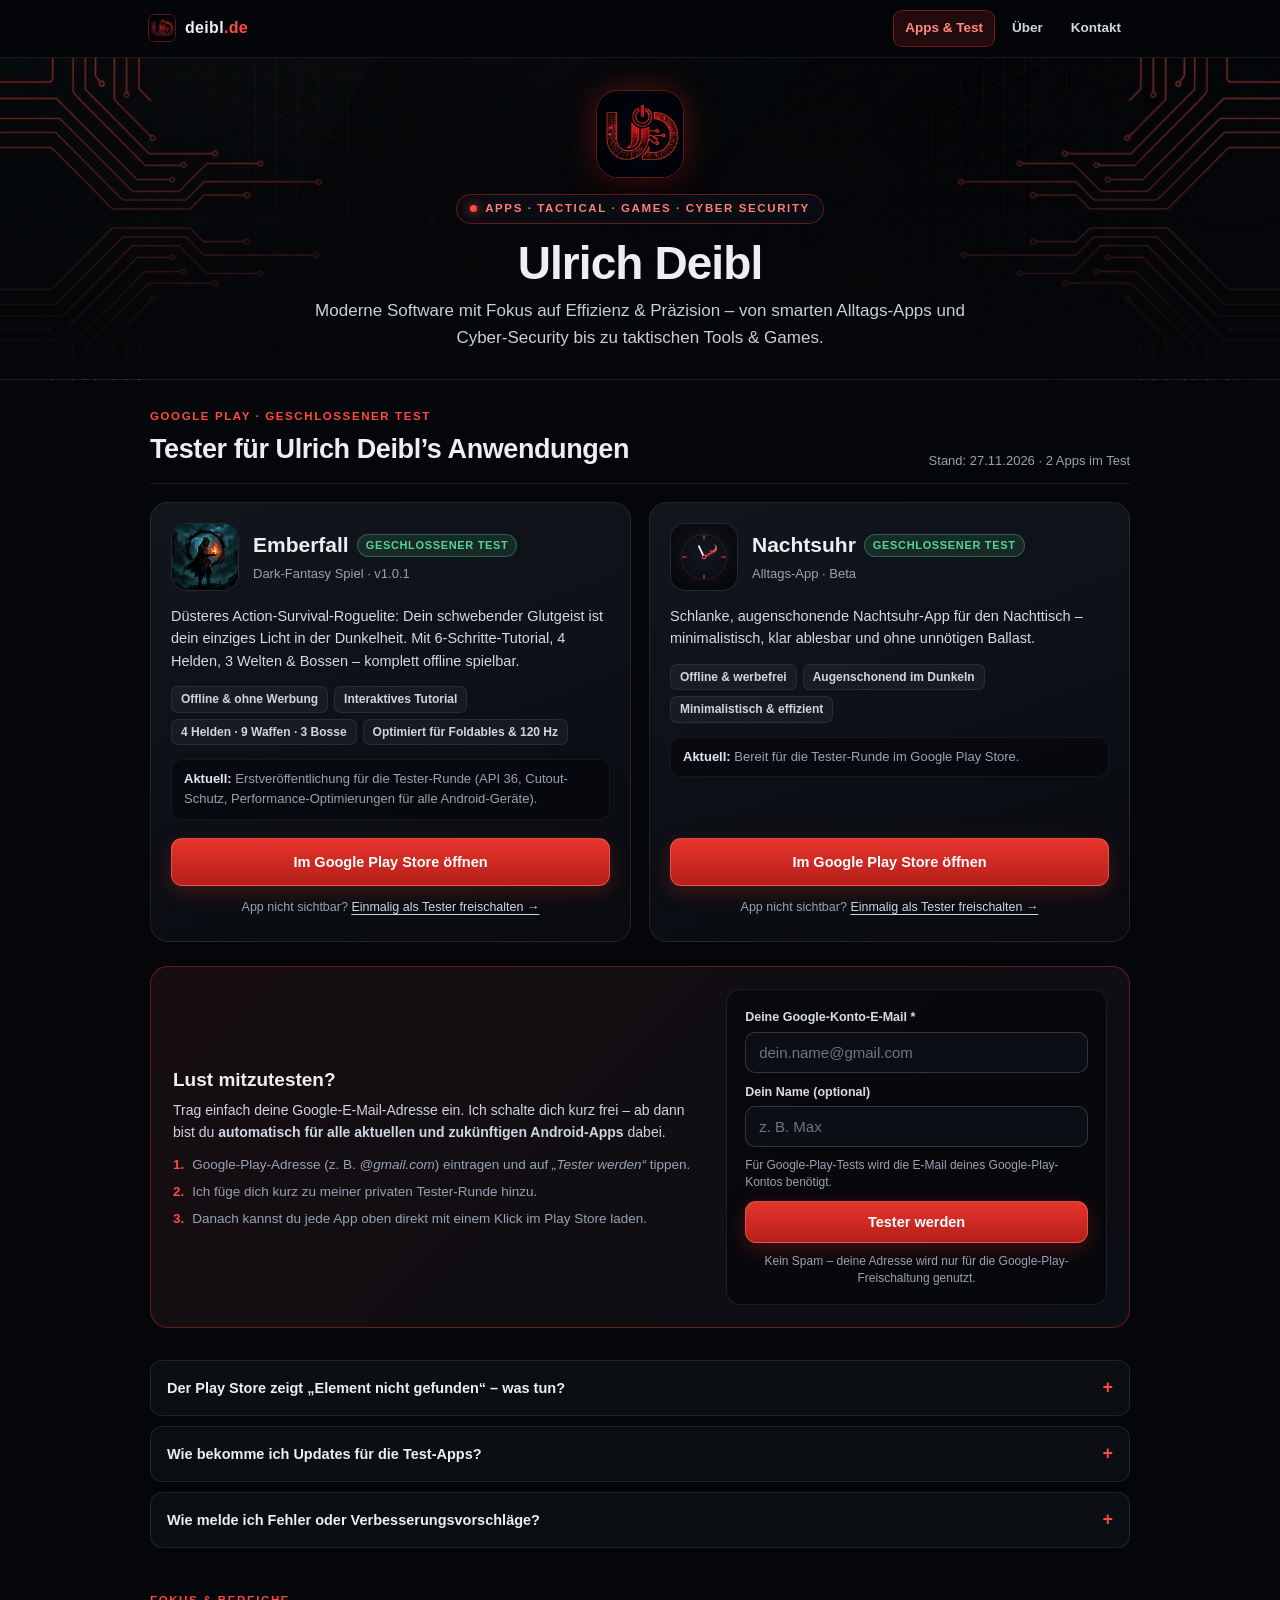
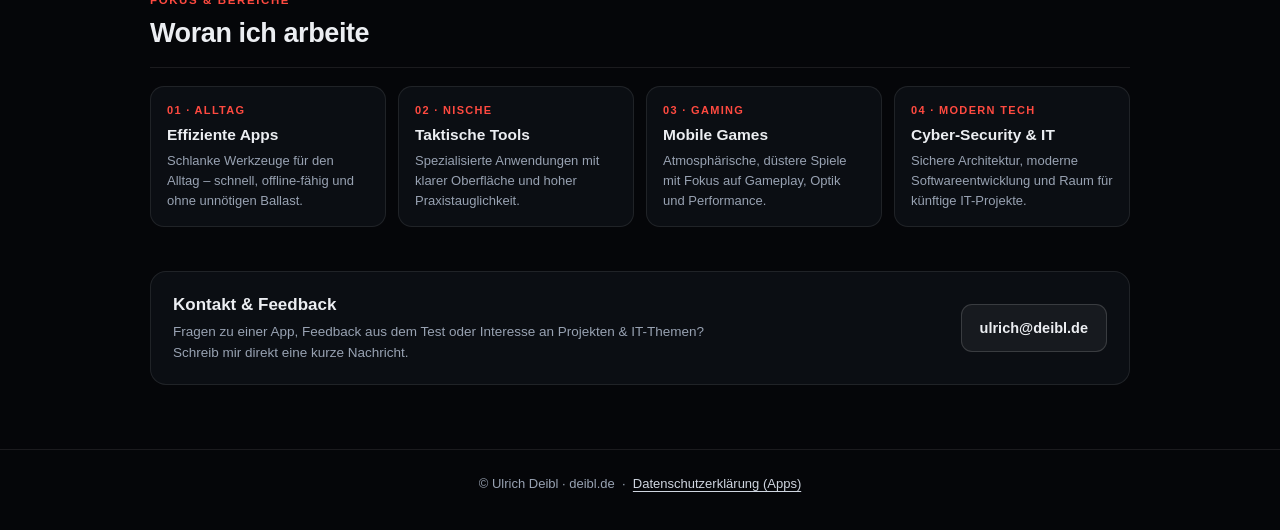
==== commit 5124183b: "Replace Google Groups link with friendly inline Tester werden form on deibl.de" ====
--- a/index.html
+++ b/index.html
@@ -67,25 +67,40 @@
         </noscript>
       </div>
 
-      <!-- Bewerbung für die Tester-Gruppe (Google Groups 1-Klick-Genehmigung) -->
-      <div id="bewerben" class="apply-card">
+      <!-- Direkt auf deibl.de: Tester werden (sendet im Hintergrund an ulrich@deibl.de) -->
+      <div id="tester-werden" class="apply-card">
         <div>
-          <h3>Noch kein Tester? Jetzt bewerben!</h3>
+          <h3>Lust mitzutesten?</h3>
           <p>
-            Tritt einmalig meiner privaten Google-Tester-Gruppe bei. Sobald ich deine Anfrage kurz bestätigt habe, bist du <strong>automatisch für alle aktuellen und zukünftigen Android-Apps</strong> freigeschaltet.
+            Trag einfach deine Google-E-Mail-Adresse ein. Ich schalte dich kurz frei – ab dann bist du <strong>automatisch für alle aktuellen und zukünftigen Android-Apps</strong> dabei.
           </p>
           <ul class="apply-steps">
-            <li><b>1.</b><span>Auf <em>„Als Tester bewerben“</em> tippen.</span></li>
-            <li><b>2.</b><span>Mit deinem Google-Konto auf <em>„Beitritt anfragen“</em> klicken.</span></li>
-            <li><b>3.</b><span>Nach meiner kurzen Freigabe kannst du jede App oben direkt im Play Store laden.</span></li>
+            <li><b>1.</b><span>Google-Play-Adresse (z.&nbsp;B. <em>@gmail.com</em>) eintragen und auf <em>„Tester werden“</em> tippen.</span></li>
+            <li><b>2.</b><span>Ich füge dich kurz zu meiner privaten Tester-Runde hinzu.</span></li>
+            <li><b>3.</b><span>Danach kannst du jede App oben direkt mit einem Klick im Play Store laden.</span></li>
           </ul>
         </div>
         <div class="apply-cta">
-          <a class="btn btn-primary btn-full" href="https://groups.google.com/g/deibl-tester" target="_blank" rel="noopener">
-            Als Tester bewerben (Google-Konto)
-          </a>
+          <form id="tester-form" class="tester-form" novalidate>
+            <input type="text" name="_honey" style="display:none" tabindex="-1" autocomplete="off">
+            <div>
+              <label class="field-label" for="tester-email">Deine Google-Konto-E-Mail *</label>
+              <input id="tester-email" class="field-input" type="email" inputmode="email" autocomplete="email" placeholder="dein.name@gmail.com" required>
+            </div>
+            <div>
+              <label class="field-label" for="tester-name">Dein Name (optional)</label>
+              <input id="tester-name" class="field-input" type="text" autocomplete="name" placeholder="z. B. Max">
+            </div>
+            <div id="email-hint" class="field-hint">
+              Für Google-Play-Tests wird die E-Mail deines Google-Play-Kontos benötigt.
+            </div>
+            <button id="tester-submit" type="submit" class="btn btn-primary btn-full">
+              Tester werden
+            </button>
+            <div id="form-status" class="form-status" role="status" aria-live="polite"></div>
+          </form>
           <div class="google-note">
-            <strong>Nur Google-Konten:</strong> Für Google-Play-Tests ist zwingend dieselbe Google-E-Mail-Adresse nötig, mit der du im Play Store angemeldet bist.
+            Kein Spam – deine Adresse wird nur für die Google-Play-Freischaltung genutzt.
           </div>
         </div>
       </div>
@@ -214,6 +229,78 @@
         grid.innerHTML = '<p style="color:#ff7a72">App-Liste konnte nicht geladen werden. Bitte Seite neu laden.</p>';
       }
     })();
+
+    (function initTesterForm() {
+      const form = document.getElementById('tester-form');
+      const emailEl = document.getElementById('tester-email');
+      const nameEl = document.getElementById('tester-name');
+      const hintEl = document.getElementById('email-hint');
+      const btn = document.getElementById('tester-submit');
+      const status = document.getElementById('form-status');
+      if (!form) return;
+
+      const isEmail = (v) => /^[^\s@]+@[^\s@]+\.[^\s@]+$/.test(v);
+      const isGoogleMail = (v) => /@(gmail\.com|googlemail\.com)$/i.test(v);
+
+      emailEl.addEventListener('input', () => {
+        const val = emailEl.value.trim();
+        status.className = 'form-status';
+        status.textContent = '';
+        if (!val) {
+          hintEl.className = 'field-hint';
+          hintEl.textContent = 'Für Google-Play-Tests wird die E-Mail deines Google-Play-Kontos benötigt.';
+        } else if (isEmail(val) && !isGoogleMail(val)) {
+          hintEl.className = 'field-hint warn';
+          hintEl.textContent = 'Hinweis: Das ist keine @gmail.com-Adresse. Falls dein Google-Play-Konto trotzdem unter dieser Adresse läuft, kannst du sie natürlich absenden.';
+        } else {
+          hintEl.className = 'field-hint';
+          hintEl.textContent = 'Passt – diese Adresse wird für den Google Play Store freigeschaltet.';
+        }
+      });
+
+      form.addEventListener('submit', async (e) => {
+        e.preventDefault();
+        const email = emailEl.value.trim();
+        const name = nameEl.value.trim();
+        if (!isEmail(email)) {
+          hintEl.className = 'field-hint err';
+          hintEl.textContent = 'Bitte gib eine gültige Google-E-Mail-Adresse ein.';
+          emailEl.focus();
+          return;
+        }
+        btn.disabled = true;
+        btn.textContent = 'Wird gesendet …';
+        status.className = 'form-status';
+
+        try {
+          const res = await fetch('https://formsubmit.co/ajax/ulrich@deibl.de', {
+            method: 'POST',
+            headers: { 'Content-Type': 'application/json', 'Accept': 'application/json' },
+            body: JSON.stringify({
+              _subject: 'Neue Tester-Anfrage auf deibl.de: ' + email,
+              _captcha: 'false',
+              _template: 'table',
+              Google_Konto: email,
+              Name: name || '(nicht angegeben)',
+              Freischalten_in_Google_Groups: 'https://groups.google.com/g/deibl-tester/members',
+            }),
+          });
+          const data = await res.json().catch(() => ({}));
+          if (!res.ok || data.success === 'false') throw new Error('send failed');
+          status.className = 'form-status ok';
+          status.innerHTML = '<strong>Anfrage erhalten!</strong> Ich schalte dich kurz frei – sobald du dabei bist, kannst du oben jede App direkt im Google Play Store laden.';
+          form.reset();
+          hintEl.className = 'field-hint';
+          hintEl.textContent = 'Für Google-Play-Tests wird die E-Mail deines Google-Play-Kontos benötigt.';
+        } catch (err) {
+          status.className = 'form-status err';
+          status.innerHTML = 'Klappte gerade leider nicht automatisch. Schreib mir einfach kurz direkt an <a href="mailto:ulrich@deibl.de?subject=Tester%20werden&body=Bitte%20schalte%20mein%20Google-Konto%20frei:%20' + encodeURIComponent(email) + '" style="text-decoration:underline;color:#fff">ulrich@deibl.de</a>.';
+        } finally {
+          btn.disabled = false;
+          btn.textContent = 'Tester werden';
+        }
+      });
+    })();
   </script>
 </body>
 </html>
--- a/style.css
+++ b/style.css
@@ -407,21 +407,83 @@
 .apply-steps b { color: var(--red-hi); }
 
 .apply-cta {
-  background: rgba(5, 6, 9, 0.58);
+  background: rgba(5, 6, 9, 0.62);
   border: 1px solid var(--border);
   border-radius: 14px;
-  padding: 16px;
+  padding: 18px;
   display: flex;
   flex-direction: column;
   gap: 10px;
-  text-align: center;
-}
+}
+.tester-form {
+  display: flex;
+  flex-direction: column;
+  gap: 10px;
+}
+.field-label {
+  display: block;
+  font-size: 12.5px;
+  font-weight: 700;
+  color: #d6dce6;
+  margin-bottom: 4px;
+}
+.field-input {
+  width: 100%;
+  padding: 11px 13px;
+  border-radius: 10px;
+  border: 1px solid rgba(255, 255, 255, 0.16);
+  background: rgba(12, 15, 22, 0.95);
+  color: #fff;
+  font-family: inherit;
+  font-size: 15px;
+  outline: none;
+  transition: border-color 0.15s ease, box-shadow 0.15s ease;
+}
+.field-input::placeholder { color: #6c7686; }
+.field-input:focus {
+  border-color: var(--red-hi);
+  box-shadow: 0 0 0 3px rgba(224, 46, 38, 0.18);
+}
+.field-hint {
+  font-size: 12px;
+  color: var(--muted);
+  line-height: 1.4;
+}
+.field-hint.warn { color: #ffad66; }
+.field-hint.err { color: #ff7070; }
+.form-status {
+  display: none;
+  padding: 12px 14px;
+  border-radius: 10px;
+  font-size: 13.5px;
+  line-height: 1.45;
+}
+.form-status.ok {
+  display: block;
+  background: rgba(82, 214, 148, 0.12);
+  border: 1px solid rgba(82, 214, 148, 0.38);
+  color: #c8f7df;
+}
+.form-status.err {
+  display: block;
+  background: rgba(255, 74, 74, 0.12);
+  border: 1px solid rgba(255, 74, 74, 0.38);
+  color: #ffc2c2;
+}
+.btn:disabled { opacity: 0.65; cursor: wait; }
 .google-note {
   font-size: 12px;
   color: var(--muted);
   line-height: 1.4;
+  text-align: center;
 }
 .google-note strong { color: #e2e6ee; }
+.google-note a {
+  color: #cfd5e0;
+  text-decoration: underline;
+  text-underline-offset: 3px;
+}
+.google-note a:hover { color: var(--red-hi); }
 
 /* ============ FAQ ============ */
 .faq {
